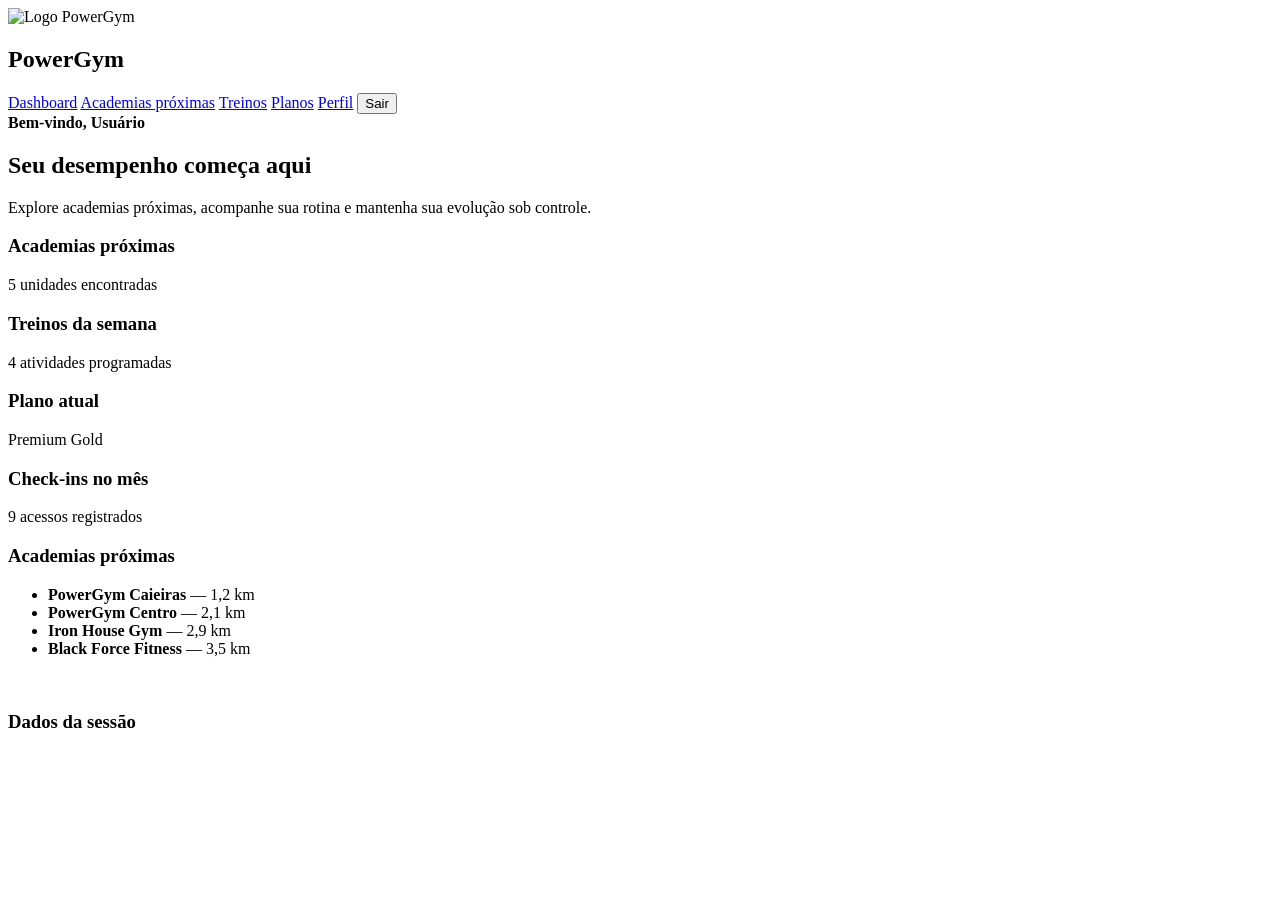
==== frontend/dashboard.html @ dfa88427 "Add files via upload" ====
<!DOCTYPE html>
<html lang="pt-BR">
<head>
  <meta charset="UTF-8" />
  <meta name="viewport" content="width=device-width, initial-scale=1.0" />
  <title>PowerGym - Dashboard</title>
  <link rel="icon" type="image/png" href="assets/logo-powergym.png" />
  <link rel="stylesheet" href="css/style.css" />
</head>
<body onload="carregarPerfil()">
  <div class="dashboard">
    <aside class="sidebar">
      <div class="sidebar-logo">
        <img src="assets/logo-powergym.png" alt="Logo PowerGym" />
        <h2>PowerGym</h2>
      </div>

      <a href="#">Dashboard</a>
      <a href="#">Academias próximas</a>
      <a href="#">Treinos</a>
      <a href="#">Planos</a>
      <a href="#">Perfil</a>
      <button onclick="logout()">Sair</button>
    </aside>

    <main class="main">
      <div class="topbar">
        <strong>Bem-vindo, <span id="nome-usuario">Usuário</span></strong>
      </div>

      <section class="hero">
        <h1>Seu desempenho começa aqui</h1>
        <p>
          Explore academias próximas, acompanhe sua rotina e mantenha sua evolução sob controle.
        </p>
      </section>

      <section class="cards">
        <div class="card-info">
          <h3>Academias próximas</h3>
          <p>5 unidades encontradas</p>
        </div>

        <div class="card-info">
          <h3>Treinos da semana</h3>
          <p>4 atividades programadas</p>
        </div>

        <div class="card-info">
          <h3>Plano atual</h3>
          <p>Premium Gold</p>
        </div>

        <div class="card-info">
          <h3>Check-ins no mês</h3>
          <p>9 acessos registrados</p>
        </div>
      </section>

      <section class="section">
        <h3>Academias próximas</h3>
        <ul class="lista-academias">
          <li><strong>PowerGym Caieiras</strong> — 1,2 km</li>
          <li><strong>PowerGym Centro</strong> — 2,1 km</li>
          <li><strong>Iron House Gym</strong> — 2,9 km</li>
          <li><strong>Black Force Fitness</strong> — 3,5 km</li>
        </ul>
      </section>

      <br />

      <section class="section">
        <h3>Dados da sessão</h3>
        <p id="mensagem" class="info-session"></p>
      </section>
    </main>
  </div>

  <script src="js/api.js"></script>
  <script src="js/auth.js"></script>
  <script src="js/dashboard.js"></script>
</body>
</html>
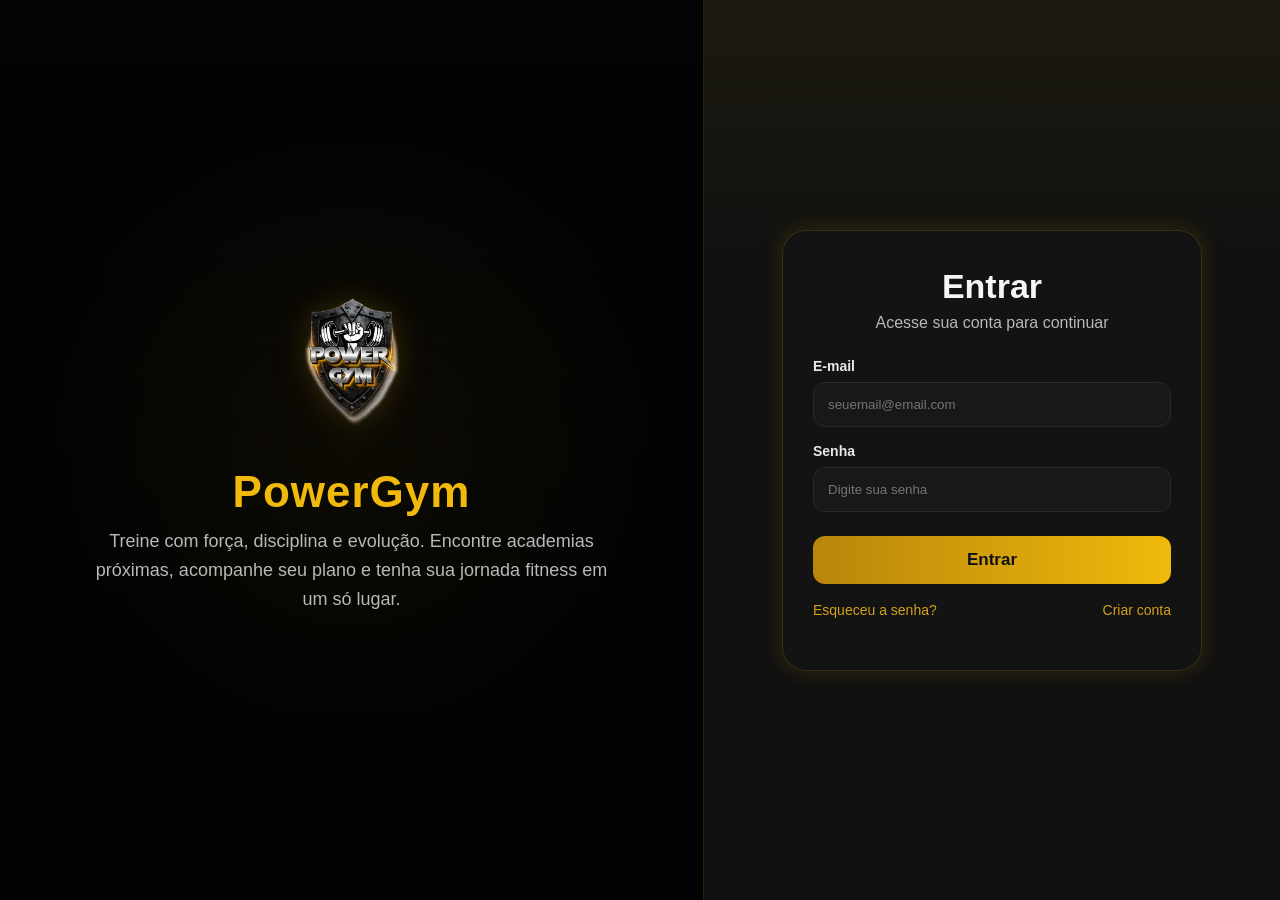
==== commit 7687e5f7: "Add files via upload" ====
--- a/frontend/dashboard.html
+++ b/frontend/dashboard.html
@@ -7,7 +7,7 @@
   <link rel="icon" type="image/png" href="assets/logo-powergym.png" />
   <link rel="stylesheet" href="css/style.css" />
 </head>
-<body onload="carregarPerfil()">
+<body onload="inicializarDashboard()">
   <div class="dashboard">
     <aside class="sidebar">
       <div class="sidebar-logo">
@@ -15,69 +15,271 @@
         <h2>PowerGym</h2>
       </div>
 
-      <a href="#">Dashboard</a>
-      <a href="#">Academias próximas</a>
-      <a href="#">Treinos</a>
-      <a href="#">Planos</a>
-      <a href="#">Perfil</a>
+      <a href="#dashboard">Dashboard</a>
+      <a href="#treinos">Treinos</a>
+      <a href="#historico">Histórico</a>
+      <a href="#evolucao">Evolução</a>
+      <a href="#perfil">Perfil</a>
+      <a href="#sessao">Sessão</a>
       <button onclick="logout()">Sair</button>
     </aside>
 
     <main class="main">
-      <div class="topbar">
+      <div class="topbar" id="dashboard">
         <strong>Bem-vindo, <span id="nome-usuario">Usuário</span></strong>
       </div>
 
       <section class="hero">
         <h1>Seu desempenho começa aqui</h1>
-        <p>
-          Explore academias próximas, acompanhe sua rotina e mantenha sua evolução sob controle.
-        </p>
+        <p>Cadastre treinos, acompanhe evolução de carga, filtre o histórico e mantenha seu perfil atualizado.</p>
       </section>
 
       <section class="cards">
         <div class="card-info">
-          <h3>Academias próximas</h3>
-          <p>5 unidades encontradas</p>
-        </div>
-
-        <div class="card-info">
-          <h3>Treinos da semana</h3>
-          <p>4 atividades programadas</p>
-        </div>
-
-        <div class="card-info">
-          <h3>Plano atual</h3>
-          <p>Premium Gold</p>
-        </div>
-
-        <div class="card-info">
-          <h3>Check-ins no mês</h3>
-          <p>9 acessos registrados</p>
-        </div>
-      </section>
-
-      <section class="section">
-        <h3>Academias próximas</h3>
-        <ul class="lista-academias">
-          <li><strong>PowerGym Caieiras</strong> — 1,2 km</li>
-          <li><strong>PowerGym Centro</strong> — 2,1 km</li>
-          <li><strong>Iron House Gym</strong> — 2,9 km</li>
-          <li><strong>Black Force Fitness</strong> — 3,5 km</li>
-        </ul>
-      </section>
-
-      <br />
-
-      <section class="section">
+          <h3>Total de treinos</h3>
+          <p id="total-treinos">0 treino(s)</p>
+        </div>
+
+        <div class="card-info">
+          <h3>Último treino</h3>
+          <p id="ultimo-treino">Nenhum</p>
+        </div>
+
+        <div class="card-info">
+          <h3>Foco mais frequente</h3>
+          <p id="foco-atual">-</p>
+        </div>
+
+        <div class="card-info">
+          <h3>Exercício mais usado</h3>
+          <p id="exercicio-frequente">-</p>
+        </div>
+      </section>
+
+      <section class="section" id="treinos">
+        <div class="section-header">
+          <div>
+            <h3>Cadastro de treino do dia</h3>
+            <p class="section-subtitle">Registre, edite e acompanhe sua rotina.</p>
+          </div>
+          <span class="badge-status" id="status-edicao">Modo cadastro</span>
+        </div>
+
+        <form id="form-treino" class="form-treino">
+          <div class="grid-form">
+            <div class="form-group">
+              <label for="data_treino">Data do treino</label>
+              <input type="date" id="data_treino" required />
+            </div>
+
+            <div class="form-group">
+              <label for="dia_da_semana">Dia da semana</label>
+              <select id="dia_da_semana" required>
+                <option value="">Selecione</option>
+                <option value="Segunda-feira">Segunda-feira</option>
+                <option value="Terça-feira">Terça-feira</option>
+                <option value="Quarta-feira">Quarta-feira</option>
+                <option value="Quinta-feira">Quinta-feira</option>
+                <option value="Sexta-feira">Sexta-feira</option>
+                <option value="Sábado">Sábado</option>
+                <option value="Domingo">Domingo</option>
+              </select>
+            </div>
+
+            <div class="form-group">
+              <label for="tipo_de_treino">Tipo de treino</label>
+              <input type="text" id="tipo_de_treino" placeholder="Ex.: Peito, Perna, Costas" required />
+            </div>
+
+            <div class="form-group">
+              <label for="foco_do_treino">Foco do treino</label>
+              <select id="foco_do_treino" required>
+                <option value="">Selecione</option>
+                <option value="Hipertrofia">Hipertrofia</option>
+                <option value="Resistência">Resistência</option>
+                <option value="Emagrecimento">Emagrecimento</option>
+                <option value="Condicionamento">Condicionamento</option>
+              </select>
+            </div>
+
+            <div class="form-group">
+              <label for="exercicio">Exercício</label>
+              <input type="text" id="exercicio" placeholder="Ex.: Supino reto" required />
+            </div>
+
+            <div class="form-group">
+              <label for="carga">Carga (kg)</label>
+              <input type="number" id="carga" step="0.01" min="0" placeholder="Ex.: 60" />
+            </div>
+
+            <div class="form-group">
+              <label for="series">Séries</label>
+              <input type="number" id="series" min="1" placeholder="Ex.: 4" />
+            </div>
+
+            <div class="form-group">
+              <label for="repeticoes">Repetições</label>
+              <input type="number" id="repeticoes" min="1" placeholder="Ex.: 12" />
+            </div>
+
+            <div class="form-group">
+              <label for="tempo_descanso">Tempo de descanso (s)</label>
+              <input type="number" id="tempo_descanso" min="0" placeholder="Ex.: 60" />
+            </div>
+
+            <div class="form-group">
+              <label for="peso_corporal">Peso corporal (kg)</label>
+              <input type="number" id="peso_corporal" step="0.01" min="0" placeholder="Ex.: 78.5" />
+            </div>
+
+            <div class="form-group">
+              <label for="altura">Altura (cm)</label>
+              <input type="number" id="altura" step="0.01" min="0" placeholder="Ex.: 174" />
+            </div>
+          </div>
+
+          <div class="form-group">
+            <label for="observacoes">Observações</label>
+            <textarea id="observacoes" rows="4" placeholder="Observações sobre o treino"></textarea>
+          </div>
+
+          <div class="acoes-formulario">
+            <button type="submit" class="btn btn-treino">Salvar treino</button>
+            <button type="button" class="btn btn-cancelar" onclick="limparFormularioTreino()">Cancelar edição</button>
+          </div>
+
+          <p id="mensagem-treino" class="info-session"></p>
+        </form>
+      </section>
+
+      <section class="section" id="historico" style="margin-top: 20px;">
+        <div class="section-header">
+          <div>
+            <h3>Histórico de treinos</h3>
+            <p class="section-subtitle">Pesquise e filtre seus registros.</p>
+          </div>
+        </div>
+
+        <div class="filtros-grid">
+          <div class="form-group">
+            <label for="busca-treino">Buscar</label>
+            <input type="text" id="busca-treino" placeholder="Digite exercício, foco ou observação" />
+          </div>
+
+          <div class="form-group">
+            <label for="filtro-dia">Filtrar por dia</label>
+            <select id="filtro-dia">
+              <option value="">Todos</option>
+              <option value="Segunda-feira">Segunda-feira</option>
+              <option value="Terça-feira">Terça-feira</option>
+              <option value="Quarta-feira">Quarta-feira</option>
+              <option value="Quinta-feira">Quinta-feira</option>
+              <option value="Sexta-feira">Sexta-feira</option>
+              <option value="Sábado">Sábado</option>
+              <option value="Domingo">Domingo</option>
+            </select>
+          </div>
+
+          <div class="form-group">
+            <label for="filtro-foco">Filtrar por foco</label>
+            <select id="filtro-foco">
+              <option value="">Todos</option>
+              <option value="Hipertrofia">Hipertrofia</option>
+              <option value="Resistência">Resistência</option>
+              <option value="Emagrecimento">Emagrecimento</option>
+              <option value="Condicionamento">Condicionamento</option>
+            </select>
+          </div>
+        </div>
+
+        <div id="lista-treinos" class="lista-treinos">
+          <p class="info-session">Nenhum treino cadastrado ainda.</p>
+        </div>
+      </section>
+
+      <section class="section" id="evolucao" style="margin-top: 20px;">
+        <div class="section-header">
+          <div>
+            <h3>Evolução de carga</h3>
+            <p class="section-subtitle">Visualização simples das últimas cargas cadastradas.</p>
+          </div>
+        </div>
+
+        <div id="grafico-carga" class="grafico-carga"></div>
+        <p id="grafico-vazio" class="info-session">Cadastre treinos com carga para visualizar a evolução.</p>
+      </section>
+
+      <section class="section" id="perfil" style="margin-top: 20px;">
+        <div class="section-header">
+          <div>
+            <h3>Perfil do usuário</h3>
+            <p class="section-subtitle">Atualize seus dados pessoais.</p>
+          </div>
+        </div>
+
+        <form id="form-perfil" class="form-treino">
+          <div class="grid-form">
+            <div class="form-group">
+              <label for="perfil-nome">Nome</label>
+              <input type="text" id="perfil-nome" required />
+            </div>
+
+            <div class="form-group">
+              <label for="perfil-email">E-mail</label>
+              <input type="email" id="perfil-email" required />
+            </div>
+
+            <div class="form-group">
+              <label for="perfil-objetivo">Objetivo</label>
+              <select id="perfil-objetivo">
+                <option value="">Selecione</option>
+                <option value="Hipertrofia">Hipertrofia</option>
+                <option value="Resistência">Resistência</option>
+                <option value="Emagrecimento">Emagrecimento</option>
+                <option value="Condicionamento">Condicionamento</option>
+              </select>
+            </div>
+
+            <div class="form-group">
+              <label for="perfil-peso">Peso corporal (kg)</label>
+              <input type="number" id="perfil-peso" step="0.01" min="0" />
+            </div>
+
+            <div class="form-group">
+              <label for="perfil-altura">Altura (cm)</label>
+              <input type="number" id="perfil-altura" step="0.01" min="0" />
+            </div>
+          </div>
+
+          <div class="acoes-formulario">
+            <button type="submit" class="btn">Salvar perfil</button>
+          </div>
+
+          <p id="mensagem-perfil" class="info-session"></p>
+        </form>
+      </section>
+
+      <section class="section" id="sessao" style="margin-top: 20px;">
         <h3>Dados da sessão</h3>
         <p id="mensagem" class="info-session"></p>
       </section>
     </main>
+  </div>
+
+  <div id="modal-exclusao" class="modal-overlay hidden">
+    <div class="modal-card">
+      <h3>Excluir treino</h3>
+      <p>Tem certeza que deseja excluir este treino? Essa ação não poderá ser desfeita.</p>
+      <div class="modal-actions">
+        <button type="button" class="btn btn-cancelar" id="btn-cancelar-exclusao">Cancelar</button>
+        <button type="button" class="btn btn-danger" id="btn-confirmar-exclusao">Excluir treino</button>
+      </div>
+    </div>
   </div>
 
   <script src="js/api.js"></script>
   <script src="js/auth.js"></script>
   <script src="js/dashboard.js"></script>
+  <script src="js/trainings.js"></script>
 </body>
-</html>+</html>
--- a/frontend/css/style.css
+++ b/frontend/css/style.css
@@ -0,0 +1,607 @@
+* {
+  margin: 0;
+  padding: 0;
+  box-sizing: border-box;
+  font-family: Arial, sans-serif;
+}
+
+:root {
+  --bg-main: #0a0a0a;
+  --bg-secondary: #121212;
+  --bg-card: rgba(20, 20, 20, 0.92);
+  --gold: #d4a017;
+  --gold-strong: #f0b90b;
+  --text-light: #f5f5f5;
+  --text-muted: #b8b8b8;
+  --border: rgba(255, 215, 0, 0.15);
+  --shadow-gold: 0 0 25px rgba(212, 160, 23, 0.18);
+  --danger: #c62828;
+}
+
+body {
+  background: radial-gradient(circle at top, #1b1b1b 0%, #090909 55%, #000 100%);
+  color: var(--text-light);
+  min-height: 100vh;
+}
+
+a {
+  text-decoration: none;
+  color: var(--gold);
+}
+
+.container-auth {
+  min-height: 100vh;
+  display: grid;
+  grid-template-columns: 1.1fr 0.9fr;
+}
+
+.left-auth {
+  background:
+    linear-gradient(rgba(0, 0, 0, 0.55), rgba(0, 0, 0, 0.75)),
+    radial-gradient(circle at center, rgba(212, 160, 23, 0.15), transparent 55%),
+    #080808;
+  display: flex;
+  align-items: center;
+  justify-content: center;
+  padding: 50px;
+  border-right: 1px solid var(--border);
+}
+
+.left-auth-content {
+  width: 100%;
+  max-width: 520px;
+  text-align: center;
+}
+
+.logo-auth {
+  width: 230px;
+  max-width: 100%;
+  margin-bottom: 24px;
+  filter: drop-shadow(0 0 16px rgba(212, 160, 23, 0.22));
+}
+
+.left-auth-content h1 {
+  font-size: 44px;
+  color: var(--gold-strong);
+  margin-bottom: 10px;
+  letter-spacing: 1px;
+}
+
+.left-auth-content p {
+  color: var(--text-muted);
+  font-size: 18px;
+  line-height: 1.6;
+}
+
+.right-auth {
+  background:
+    linear-gradient(180deg, rgba(255, 215, 0, 0.05), transparent 30%),
+    #101010;
+  display: flex;
+  align-items: center;
+  justify-content: center;
+  padding: 40px;
+}
+
+.card-auth {
+  width: 100%;
+  max-width: 420px;
+  background: var(--bg-card);
+  border: 1px solid var(--border);
+  border-radius: 24px;
+  padding: 36px 30px;
+  box-shadow: var(--shadow-gold);
+  backdrop-filter: blur(6px);
+}
+
+.card-auth h2 {
+  text-align: center;
+  font-size: 34px;
+  color: var(--text-light);
+  margin-bottom: 8px;
+}
+
+.card-auth p {
+  text-align: center;
+  color: var(--text-muted);
+  margin-bottom: 26px;
+}
+
+.form-group {
+  margin-bottom: 16px;
+}
+
+.form-group label {
+  display: block;
+  margin-bottom: 8px;
+  color: #e9e9e9;
+  font-size: 14px;
+  font-weight: bold;
+}
+
+.form-group input,
+.form-group select,
+.form-group textarea {
+  width: 100%;
+  padding: 14px;
+  border-radius: 12px;
+  border: 1px solid #2a2a2a;
+  background: #181818;
+  color: white;
+  outline: none;
+  transition: 0.2s;
+}
+
+.form-group input:focus,
+.form-group select:focus,
+.form-group textarea:focus {
+  border-color: var(--gold);
+  box-shadow: 0 0 0 3px rgba(212, 160, 23, 0.12);
+}
+
+.form-group textarea {
+  resize: vertical;
+  min-height: 120px;
+}
+
+.btn {
+  width: 100%;
+  padding: 14px;
+  border: none;
+  border-radius: 12px;
+  background: linear-gradient(90deg, #b8860b, #f0b90b);
+  color: #111;
+  font-size: 17px;
+  font-weight: bold;
+  cursor: pointer;
+  margin-top: 8px;
+  transition: transform 0.2s, opacity 0.2s, box-shadow 0.2s;
+}
+
+.btn:hover {
+  transform: translateY(-1px);
+  opacity: 0.96;
+  box-shadow: 0 0 18px rgba(212, 160, 23, 0.18);
+}
+
+.btn-danger {
+  background: linear-gradient(90deg, #8b1e1e, #c62828);
+  color: #fff;
+}
+
+.links-auth {
+  margin-top: 18px;
+  display: flex;
+  justify-content: space-between;
+  gap: 12px;
+  font-size: 14px;
+}
+
+.mensagem {
+  margin-top: 16px;
+  text-align: center;
+  font-size: 14px;
+  color: #ff8f8f;
+}
+
+.dashboard {
+  min-height: 100vh;
+  display: grid;
+  grid-template-columns: 250px 1fr;
+  background: #0c0c0c;
+}
+
+.sidebar {
+  background: linear-gradient(180deg, #080808, #111111);
+  border-right: 1px solid var(--border);
+  padding: 24px 16px;
+}
+
+.sidebar-logo {
+  text-align: center;
+  margin-bottom: 30px;
+}
+
+.sidebar-logo img {
+  width: 120px;
+  margin-bottom: 10px;
+}
+
+.sidebar-logo h2 {
+  color: var(--gold-strong);
+  font-size: 26px;
+}
+
+.sidebar a,
+.sidebar button {
+  display: block;
+  width: 100%;
+  margin-bottom: 12px;
+  padding: 14px 16px;
+  border-radius: 12px;
+  background: #161616;
+  border: 1px solid transparent;
+  color: #f3f3f3;
+  cursor: pointer;
+  text-align: left;
+  transition: 0.2s;
+}
+
+.sidebar a:hover,
+.sidebar button:hover {
+  border-color: rgba(212, 160, 23, 0.35);
+  background: #1d1d1d;
+}
+
+.main {
+  padding: 24px;
+  background:
+    radial-gradient(circle at top right, rgba(212, 160, 23, 0.07), transparent 25%),
+    #111111;
+}
+
+.topbar {
+  background: #181818;
+  border: 1px solid var(--border);
+  border-radius: 18px;
+  padding: 18px 22px;
+  margin-bottom: 18px;
+  color: white;
+}
+
+.hero {
+  background: linear-gradient(90deg, rgba(184, 134, 11, 0.95), rgba(240, 185, 11, 0.9));
+  color: #111;
+  padding: 28px;
+  border-radius: 20px;
+  margin-bottom: 20px;
+  box-shadow: var(--shadow-gold);
+}
+
+.hero h1 {
+  margin-bottom: 10px;
+  font-size: 30px;
+}
+
+.cards {
+  display: grid;
+  grid-template-columns: repeat(4, 1fr);
+  gap: 16px;
+  margin-bottom: 20px;
+}
+
+.card-info {
+  background: #181818;
+  border: 1px solid var(--border);
+  border-radius: 18px;
+  padding: 20px;
+  color: white;
+}
+
+.card-info h3 {
+  color: var(--gold-strong);
+  margin-bottom: 10px;
+}
+
+.section {
+  background: #181818;
+  border: 1px solid var(--border);
+  border-radius: 18px;
+  padding: 22px;
+  color: white;
+}
+
+.section h3 {
+  margin-bottom: 6px;
+  color: var(--gold-strong);
+}
+
+.section-subtitle {
+  color: var(--text-muted);
+  font-size: 14px;
+}
+
+.section-header {
+  display: flex;
+  justify-content: space-between;
+  align-items: flex-start;
+  gap: 16px;
+  margin-bottom: 18px;
+}
+
+.badge-status {
+  background: rgba(212, 160, 23, 0.15);
+  color: var(--gold-strong);
+  border: 1px solid rgba(212, 160, 23, 0.25);
+  padding: 8px 12px;
+  border-radius: 999px;
+  font-size: 13px;
+  font-weight: bold;
+  white-space: nowrap;
+}
+
+.info-session {
+  color: var(--text-muted);
+}
+
+.form-treino {
+  margin-top: 10px;
+}
+
+.grid-form,
+.filtros-grid {
+  display: grid;
+  grid-template-columns: repeat(2, 1fr);
+  gap: 16px;
+}
+
+.filtros-grid {
+  margin-bottom: 16px;
+}
+
+.acoes-formulario {
+  display: flex;
+  gap: 12px;
+  margin-top: 14px;
+}
+
+.btn-treino,
+.btn-cancelar {
+  flex: 1;
+  margin-top: 0;
+}
+
+.btn-cancelar {
+  background: #1a1a1a;
+  color: #f3f3f3;
+  border: 1px solid rgba(212, 160, 23, 0.22);
+}
+
+.btn-cancelar:hover {
+  background: #232323;
+}
+
+.lista-treinos {
+  display: grid;
+  gap: 16px;
+}
+
+.treino-card {
+  background: linear-gradient(180deg, #151515, #101010);
+  border: 1px solid rgba(212, 160, 23, 0.25);
+  border-radius: 18px;
+  padding: 20px;
+  box-shadow: 0 8px 24px rgba(0, 0, 0, 0.22);
+  transition: border-color 0.2s, box-shadow 0.2s, transform 0.2s;
+}
+
+.treino-card:hover {
+  transform: translateY(-1px);
+  border-color: rgba(212, 160, 23, 0.42);
+}
+
+.treino-card--editing {
+  border-color: rgba(240, 185, 11, 0.8);
+  box-shadow: 0 0 0 2px rgba(240, 185, 11, 0.14), 0 8px 24px rgba(0, 0, 0, 0.22);
+}
+
+.treino-topo {
+  display: flex;
+  justify-content: space-between;
+  align-items: flex-start;
+  gap: 12px;
+  margin-bottom: 16px;
+}
+
+.treino-card h4 {
+  color: #f5c542;
+  margin-bottom: 8px;
+  font-size: 20px;
+}
+
+.treino-badge,
+.editing-pill {
+  display: inline-block;
+  background: rgba(240, 185, 11, 0.12);
+  color: #f5c542;
+  border: 1px solid rgba(240, 185, 11, 0.22);
+  border-radius: 999px;
+  padding: 6px 10px;
+  font-size: 12px;
+  font-weight: bold;
+}
+
+.editing-pill {
+  background: rgba(255, 255, 255, 0.08);
+  color: #fff;
+  border-color: rgba(255, 255, 255, 0.12);
+}
+
+.treino-grid {
+  display: grid;
+  grid-template-columns: repeat(2, 1fr);
+  gap: 10px 20px;
+  margin-bottom: 14px;
+}
+
+.treino-grid p,
+.treino-data {
+  color: #ececec;
+  margin-bottom: 0;
+}
+
+.treino-data {
+  padding-top: 14px;
+  border-top: 1px solid rgba(255, 255, 255, 0.06);
+  color: #bdbdbd;
+}
+
+.acoes-treino {
+  display: flex;
+  gap: 10px;
+  margin-top: 16px;
+}
+
+.btn-acao {
+  min-width: 120px;
+  border: 1px solid transparent;
+  padding: 12px 18px;
+  border-radius: 12px;
+  cursor: pointer;
+  font-weight: bold;
+  font-size: 14px;
+  transition: all 0.2s ease;
+  box-shadow: 0 4px 10px rgba(0, 0, 0, 0.18);
+}
+
+.btn-acao:hover {
+  transform: translateY(-2px);
+}
+
+.btn-acao.editar {
+  background: linear-gradient(90deg, #b8860b, #f0b90b);
+  color: #111;
+  border-color: rgba(240, 185, 11, 0.35);
+}
+
+.btn-acao.editar:hover {
+  box-shadow: 0 0 16px rgba(240, 185, 11, 0.22);
+}
+
+.btn-acao.excluir {
+  background: #1a1a1a;
+  color: #ffb3b3;
+  border: 1px solid rgba(198, 40, 40, 0.45);
+}
+
+.btn-acao.excluir:hover {
+  background: #2a1111;
+  color: #ffffff;
+  box-shadow: 0 0 14px rgba(198, 40, 40, 0.18);
+}
+
+.grafico-carga {
+  min-height: 240px;
+  display: flex;
+  align-items: flex-end;
+  gap: 14px;
+  padding: 14px 8px 8px;
+  border-top: 1px solid rgba(255, 255, 255, 0.06);
+}
+
+.grafico-item {
+  flex: 1;
+  min-width: 70px;
+  display: flex;
+  flex-direction: column;
+  align-items: center;
+  gap: 8px;
+}
+
+.grafico-barra-wrap {
+  width: 100%;
+  height: 160px;
+  display: flex;
+  align-items: flex-end;
+  justify-content: center;
+}
+
+.grafico-barra {
+  width: 48px;
+  border-radius: 14px 14px 8px 8px;
+  background: linear-gradient(180deg, #f0b90b, #b8860b);
+  box-shadow: 0 0 16px rgba(240, 185, 11, 0.18);
+}
+
+.grafico-valor {
+  font-size: 13px;
+  color: #f5c542;
+  font-weight: bold;
+}
+
+.grafico-legenda {
+  font-size: 12px;
+  color: #d6d6d6;
+  text-align: center;
+  max-width: 90px;
+  overflow: hidden;
+  white-space: nowrap;
+  text-overflow: ellipsis;
+}
+
+.modal-overlay {
+  position: fixed;
+  inset: 0;
+  background: rgba(0, 0, 0, 0.72);
+  display: flex;
+  align-items: center;
+  justify-content: center;
+  padding: 20px;
+  z-index: 999;
+}
+
+.modal-overlay.hidden {
+  display: none;
+}
+
+.modal-card {
+  width: 100%;
+  max-width: 440px;
+  background: #151515;
+  border: 1px solid rgba(212, 160, 23, 0.22);
+  border-radius: 18px;
+  padding: 24px;
+  box-shadow: 0 0 30px rgba(0, 0, 0, 0.4);
+}
+
+.modal-card h3 {
+  color: var(--gold-strong);
+  margin-bottom: 12px;
+}
+
+.modal-card p {
+  color: #d0d0d0;
+  line-height: 1.5;
+}
+
+.modal-actions {
+  display: flex;
+  gap: 12px;
+  margin-top: 20px;
+}
+
+@media (max-width: 1000px) {
+  .container-auth {
+    grid-template-columns: 1fr;
+  }
+
+  .left-auth,
+  .right-auth {
+    width: 100%;
+  }
+
+  .dashboard {
+    grid-template-columns: 1fr;
+  }
+
+  .cards {
+    grid-template-columns: 1fr;
+  }
+
+  .grid-form,
+  .filtros-grid,
+  .treino-grid {
+    grid-template-columns: 1fr;
+  }
+
+  .acoes-formulario,
+  .acoes-treino,
+  .section-header,
+  .modal-actions {
+    flex-direction: column;
+  }
+
+  .grafico-carga {
+    overflow-x: auto;
+  }
+}
